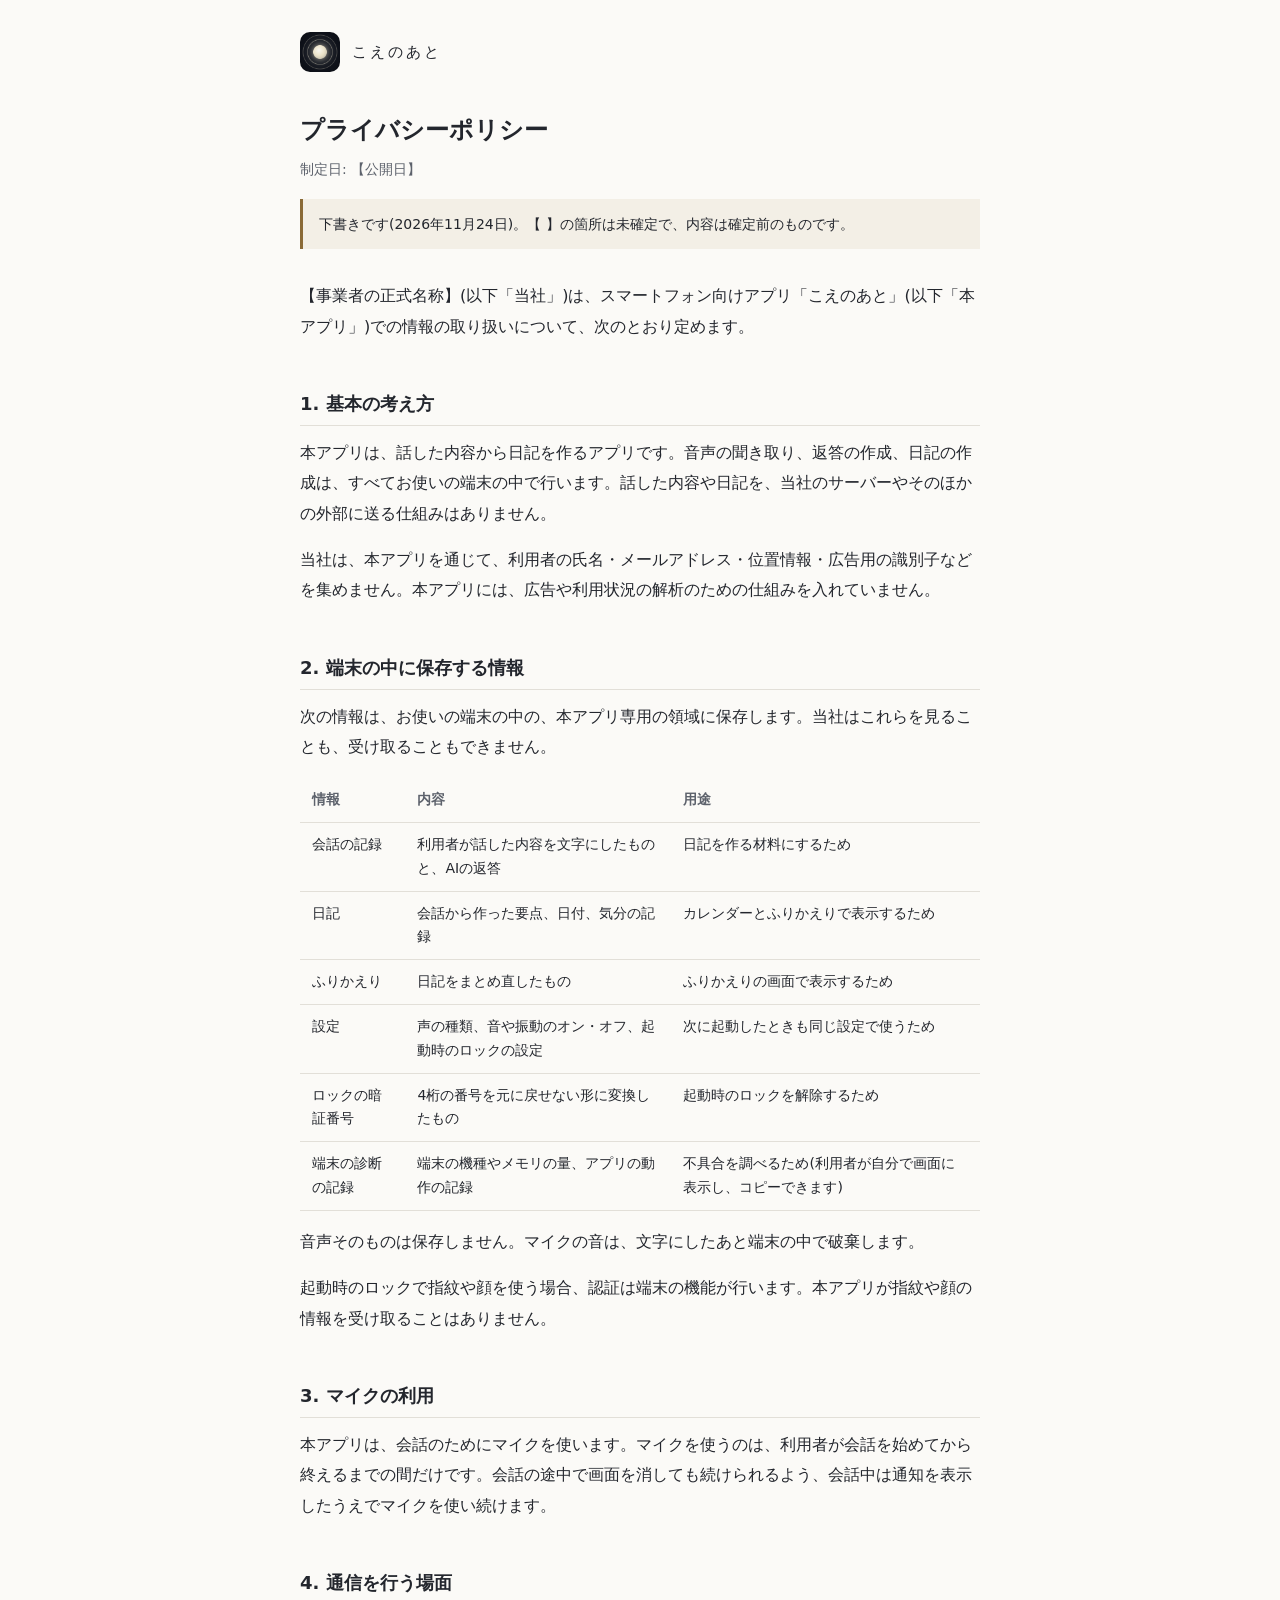
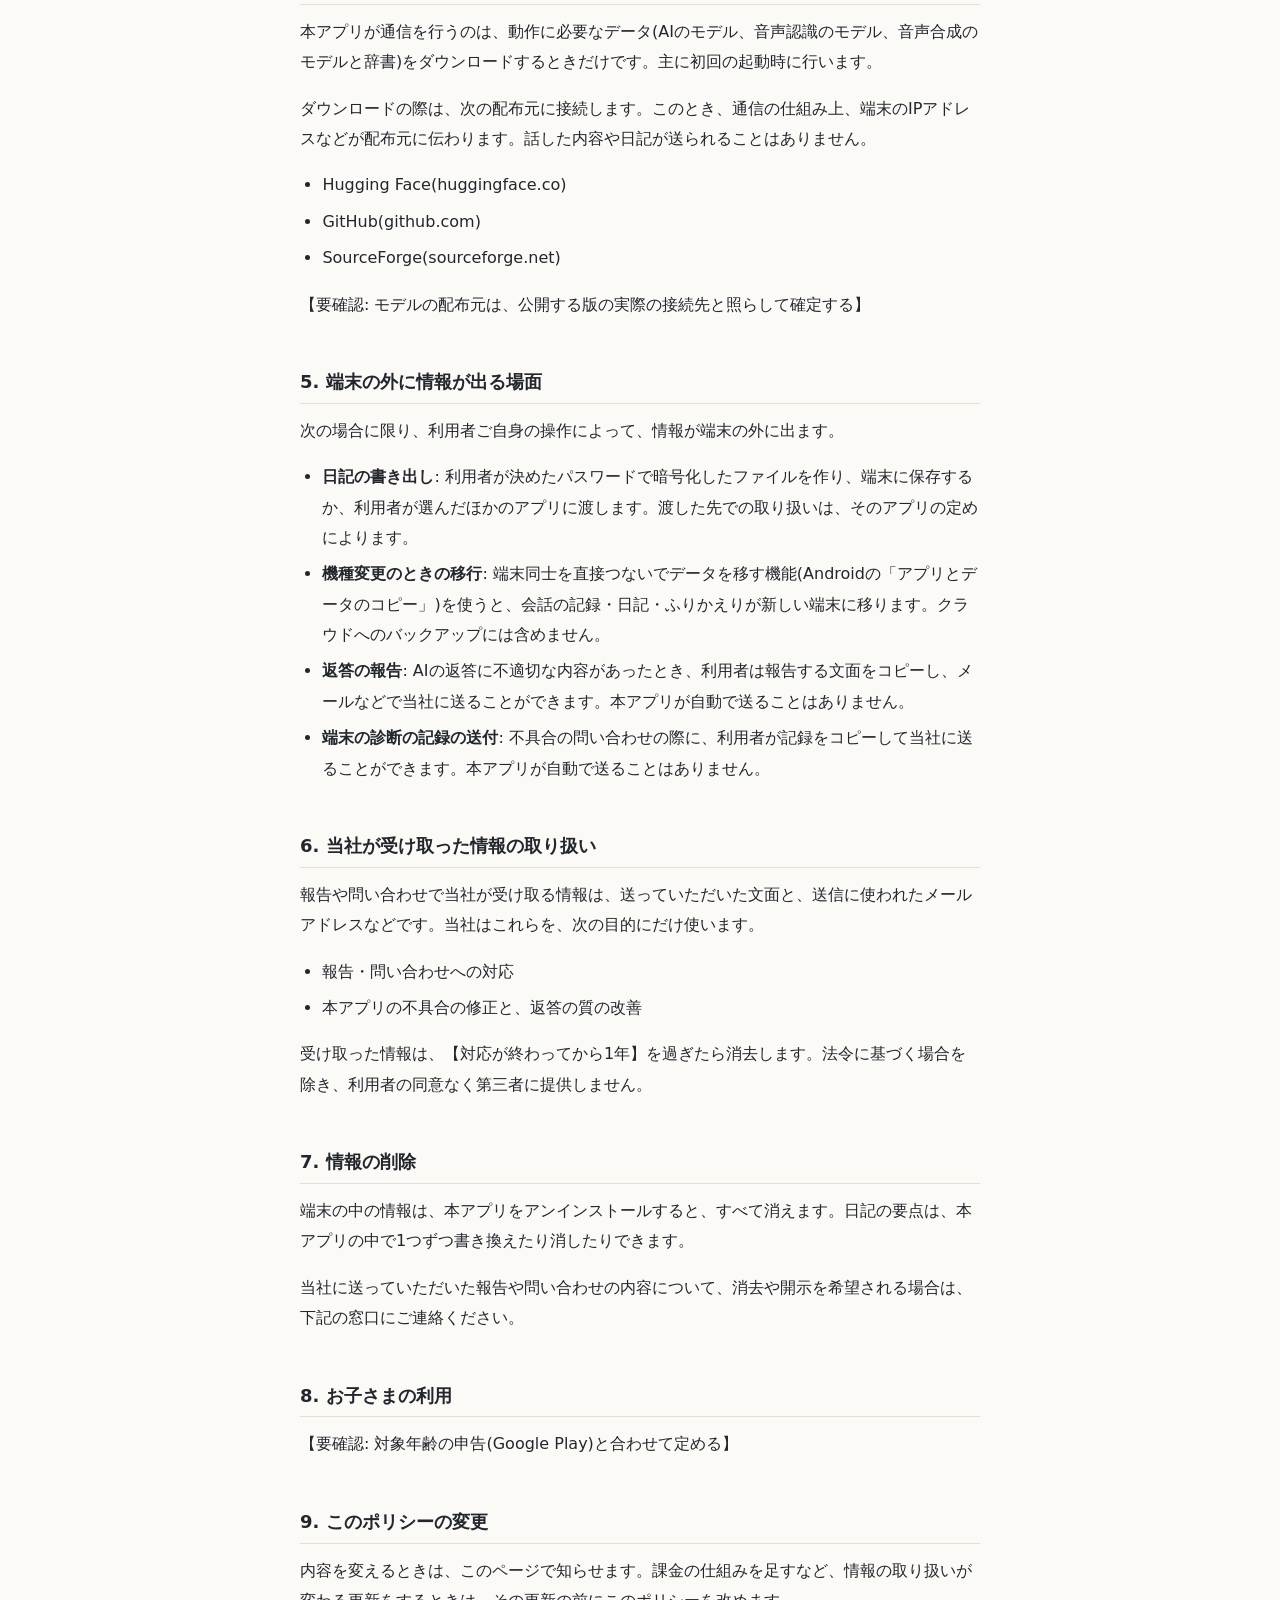
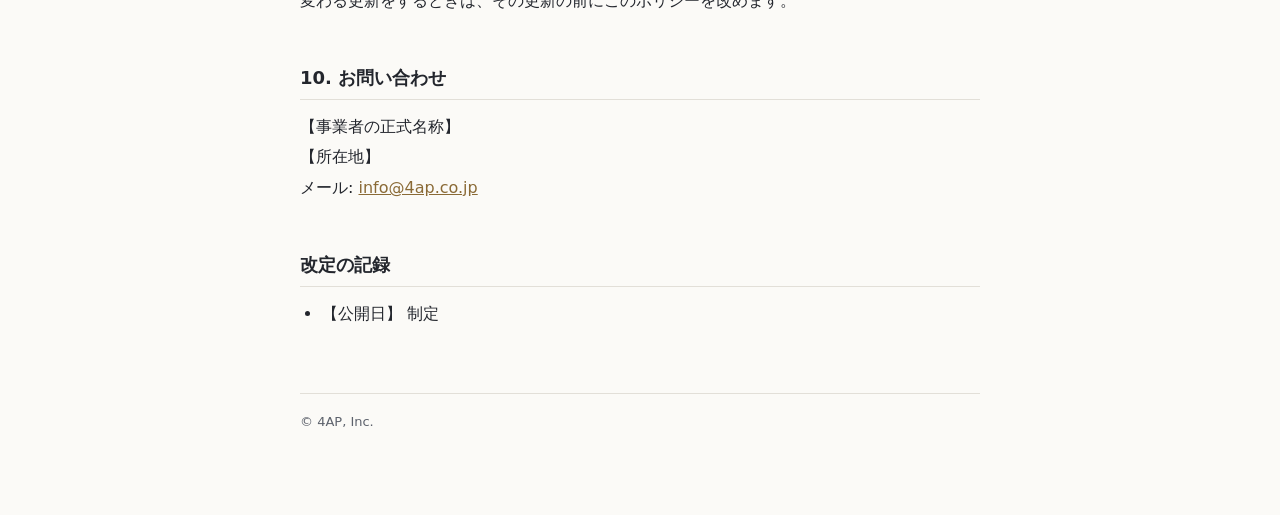
==== docs/privacy/index.html @ 08c8ea29 "公開ページの置き場所を作り、入口とプライバシーポリシーの下書きを置く docs/ を GitHub Pages の公開元にする。1つの話題につき1つのフォルダに index.html を置き、URL " ====
<!doctype html>
<html lang="ja">
  <head>
    <meta charset="utf-8" />
    <meta name="viewport" content="width=device-width, initial-scale=1" />
    <title>プライバシーポリシー | こえのあと</title>
    <meta name="description" content="アプリ「こえのあと」での情報の取り扱いについて。" />
    <link rel="icon" href="../assets/icon.png" />
    <link rel="stylesheet" href="../assets/site.css" />
  </head>
  <body>
    <main class="page">
      <a class="site" href="../">
        <img src="../assets/icon.png" alt="" />
        <span>こえのあと</span>
      </a>

      <h1>プライバシーポリシー</h1>
      <p class="meta">制定日: 【公開日】</p>

      <p class="note">
        下書きです(2026年11月24日)。【 】の箇所は未確定で、内容は確定前のものです。
      </p>

      <p>
        【事業者の正式名称】(以下「当社」)は、スマートフォン向けアプリ「こえのあと」(以下「本アプリ」)での情報の取り扱いについて、次のとおり定めます。
      </p>

      <h2>1. 基本の考え方</h2>
      <p>
        本アプリは、話した内容から日記を作るアプリです。音声の聞き取り、返答の作成、日記の作成は、すべてお使いの端末の中で行います。話した内容や日記を、当社のサーバーやそのほかの外部に送る仕組みはありません。
      </p>
      <p>
        当社は、本アプリを通じて、利用者の氏名・メールアドレス・位置情報・広告用の識別子などを集めません。本アプリには、広告や利用状況の解析のための仕組みを入れていません。
      </p>

      <h2>2. 端末の中に保存する情報</h2>
      <p>
        次の情報は、お使いの端末の中の、本アプリ専用の領域に保存します。当社はこれらを見ることも、受け取ることもできません。
      </p>
      <div class="table">
        <table>
          <thead>
            <tr>
              <th>情報</th>
              <th>内容</th>
              <th>用途</th>
            </tr>
          </thead>
          <tbody>
            <tr>
              <td>会話の記録</td>
              <td>利用者が話した内容を文字にしたものと、AIの返答</td>
              <td>日記を作る材料にするため</td>
            </tr>
            <tr>
              <td>日記</td>
              <td>会話から作った要点、日付、気分の記録</td>
              <td>カレンダーとふりかえりで表示するため</td>
            </tr>
            <tr>
              <td>ふりかえり</td>
              <td>日記をまとめ直したもの</td>
              <td>ふりかえりの画面で表示するため</td>
            </tr>
            <tr>
              <td>設定</td>
              <td>声の種類、音や振動のオン・オフ、起動時のロックの設定</td>
              <td>次に起動したときも同じ設定で使うため</td>
            </tr>
            <tr>
              <td>ロックの暗証番号</td>
              <td>4桁の番号を元に戻せない形に変換したもの</td>
              <td>起動時のロックを解除するため</td>
            </tr>
            <tr>
              <td>端末の診断の記録</td>
              <td>端末の機種やメモリの量、アプリの動作の記録</td>
              <td>不具合を調べるため(利用者が自分で画面に表示し、コピーできます)</td>
            </tr>
          </tbody>
        </table>
      </div>
      <p>音声そのものは保存しません。マイクの音は、文字にしたあと端末の中で破棄します。</p>
      <p>
        起動時のロックで指紋や顔を使う場合、認証は端末の機能が行います。本アプリが指紋や顔の情報を受け取ることはありません。
      </p>

      <h2>3. マイクの利用</h2>
      <p>
        本アプリは、会話のためにマイクを使います。マイクを使うのは、利用者が会話を始めてから終えるまでの間だけです。会話の途中で画面を消しても続けられるよう、会話中は通知を表示したうえでマイクを使い続けます。
      </p>

      <h2>4. 通信を行う場面</h2>
      <p>
        本アプリが通信を行うのは、動作に必要なデータ(AIのモデル、音声認識のモデル、音声合成のモデルと辞書)をダウンロードするときだけです。主に初回の起動時に行います。
      </p>
      <p>
        ダウンロードの際は、次の配布元に接続します。このとき、通信の仕組み上、端末のIPアドレスなどが配布元に伝わります。話した内容や日記が送られることはありません。
      </p>
      <ul>
        <li>Hugging Face(huggingface.co)</li>
        <li>GitHub(github.com)</li>
        <li>SourceForge(sourceforge.net)</li>
      </ul>
      <p>【要確認: モデルの配布元は、公開する版の実際の接続先と照らして確定する】</p>

      <h2>5. 端末の外に情報が出る場面</h2>
      <p>次の場合に限り、利用者ご自身の操作によって、情報が端末の外に出ます。</p>
      <ul>
        <li>
          <strong>日記の書き出し</strong>:
          利用者が決めたパスワードで暗号化したファイルを作り、端末に保存するか、利用者が選んだほかのアプリに渡します。渡した先での取り扱いは、そのアプリの定めによります。
        </li>
        <li>
          <strong>機種変更のときの移行</strong>:
          端末同士を直接つないでデータを移す機能(Androidの「アプリとデータのコピー」)を使うと、会話の記録・日記・ふりかえりが新しい端末に移ります。クラウドへのバックアップには含めません。
        </li>
        <li>
          <strong>返答の報告</strong>:
          AIの返答に不適切な内容があったとき、利用者は報告する文面をコピーし、メールなどで当社に送ることができます。本アプリが自動で送ることはありません。
        </li>
        <li>
          <strong>端末の診断の記録の送付</strong>:
          不具合の問い合わせの際に、利用者が記録をコピーして当社に送ることができます。本アプリが自動で送ることはありません。
        </li>
      </ul>

      <h2>6. 当社が受け取った情報の取り扱い</h2>
      <p>
        報告や問い合わせで当社が受け取る情報は、送っていただいた文面と、送信に使われたメールアドレスなどです。当社はこれらを、次の目的にだけ使います。
      </p>
      <ul>
        <li>報告・問い合わせへの対応</li>
        <li>本アプリの不具合の修正と、返答の質の改善</li>
      </ul>
      <p>
        受け取った情報は、【対応が終わってから1年】を過ぎたら消去します。法令に基づく場合を除き、利用者の同意なく第三者に提供しません。
      </p>

      <h2>7. 情報の削除</h2>
      <p>
        端末の中の情報は、本アプリをアンインストールすると、すべて消えます。日記の要点は、本アプリの中で1つずつ書き換えたり消したりできます。
      </p>
      <p>
        当社に送っていただいた報告や問い合わせの内容について、消去や開示を希望される場合は、下記の窓口にご連絡ください。
      </p>

      <h2>8. お子さまの利用</h2>
      <p>【要確認: 対象年齢の申告(Google Play)と合わせて定める】</p>

      <h2>9. このポリシーの変更</h2>
      <p>
        内容を変えるときは、このページで知らせます。課金の仕組みを足すなど、情報の取り扱いが変わる更新をするときは、その更新の前にこのポリシーを改めます。
      </p>

      <h2>10. お問い合わせ</h2>
      <address>
        【事業者の正式名称】<br />
        【所在地】<br />
        メール: <a href="mailto:info@4ap.co.jp">info@4ap.co.jp</a>
      </address>

      <h2>改定の記録</h2>
      <ul>
        <li>【公開日】 制定</li>
      </ul>

      <footer>
        <p>&copy; 4AP, Inc.</p>
      </footer>
    </main>
  </body>
</html>
---- docs/assets/site.css ----
/* こえのあと 公開ページ共通の見た目。外部のフォントは読み込まない。 */
:root {
  --bg: #fbfaf7;
  --text: #23262d;
  --sub: #5d626c;
  --line: #e2dfd8;
  --accent: #8a6a36;
  --note-bg: #f3efe6;
}

@media (prefers-color-scheme: dark) {
  :root {
    --bg: #0f1219;
    --text: #eeeae2;
    --sub: #a9a79f;
    --line: #2a2f3b;
    --accent: #e3c396;
    --note-bg: #171c28;
  }
}

* {
  box-sizing: border-box;
}

html {
  -webkit-text-size-adjust: 100%;
}

body {
  margin: 0;
  background: var(--bg);
  color: var(--text);
  font-family: "Hiragino Sans", "Hiragino Kaku Gothic ProN", "Noto Sans JP",
    "Yu Gothic", Meiryo, system-ui, sans-serif;
  font-size: 16px;
  line-height: 1.9;
}

.page {
  max-width: 720px;
  margin: 0 auto;
  padding: 32px 20px 64px;
}

/* ページの上: アプリの名前(入口に戻るリンク) */
.site {
  display: flex;
  align-items: center;
  gap: 12px;
  margin-bottom: 40px;
  color: var(--text);
  text-decoration: none;
}

.site img {
  width: 40px;
  height: 40px;
  border-radius: 10px;
}

.site span {
  font-size: 15px;
  letter-spacing: 0.2em;
}

h1 {
  margin: 0 0 8px;
  font-size: 24px;
  font-weight: 600;
  line-height: 1.5;
}

h2 {
  margin: 48px 0 12px;
  padding-bottom: 6px;
  border-bottom: 1px solid var(--line);
  font-size: 18px;
  font-weight: 600;
  line-height: 1.6;
}

p,
ul {
  margin: 0 0 16px;
}

ul {
  padding-left: 1.4em;
}

li {
  margin-bottom: 6px;
}

a {
  color: var(--accent);
}

.meta {
  color: var(--sub);
  font-size: 14px;
}

/* 下書きなどの断り書き */
.note {
  margin: 0 0 32px;
  padding: 12px 16px;
  border-left: 3px solid var(--accent);
  background: var(--note-bg);
  font-size: 14px;
}

/* 表は、狭い画面では横に動かせるようにする */
.table {
  overflow-x: auto;
  margin: 0 0 16px;
}

table {
  width: 100%;
  min-width: 520px;
  border-collapse: collapse;
  font-size: 14px;
  line-height: 1.7;
}

th,
td {
  padding: 10px 12px;
  border-bottom: 1px solid var(--line);
  text-align: left;
  vertical-align: top;
}

th {
  color: var(--sub);
  font-weight: 600;
  white-space: nowrap;
}

address {
  font-style: normal;
}

footer {
  margin-top: 64px;
  padding-top: 16px;
  border-top: 1px solid var(--line);
  color: var(--sub);
  font-size: 13px;
}

/* 入口のページ */
.hero {
  padding: 48px 0 24px;
  text-align: center;
}

.hero img {
  width: 112px;
  height: 112px;
  border-radius: 26px;
}

.hero h1 {
  margin-top: 24px;
  font-size: 28px;
  font-weight: 400;
  letter-spacing: 0.4em;
  text-indent: 0.4em;
}

.hero p {
  color: var(--sub);
  letter-spacing: 0.2em;
}

.links {
  margin: 32px 0 0;
  padding: 0;
  list-style: none;
  border-top: 1px solid var(--line);
}

.links li {
  margin: 0;
  border-bottom: 1px solid var(--line);
}

.links a {
  display: block;
  padding: 16px 4px;
  color: var(--text);
  text-decoration: none;
}

.links a:hover {
  color: var(--accent);
}
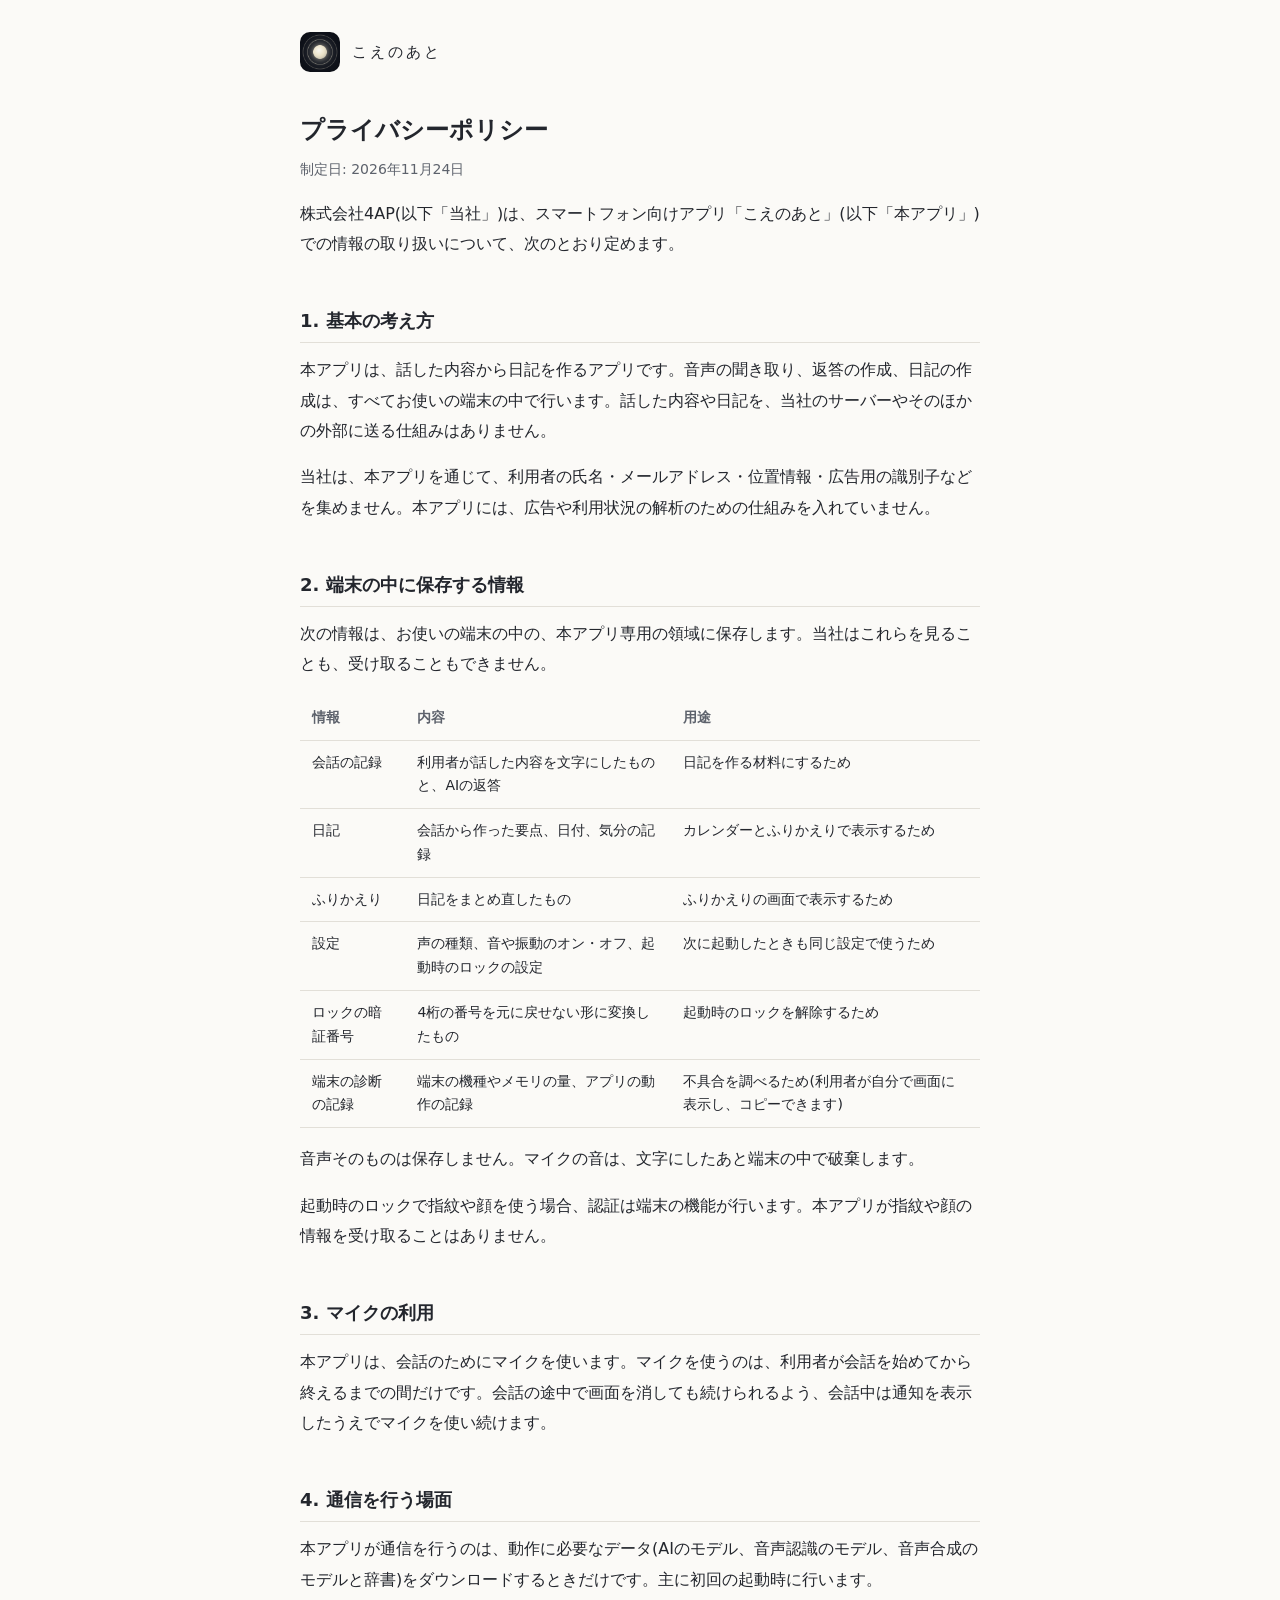
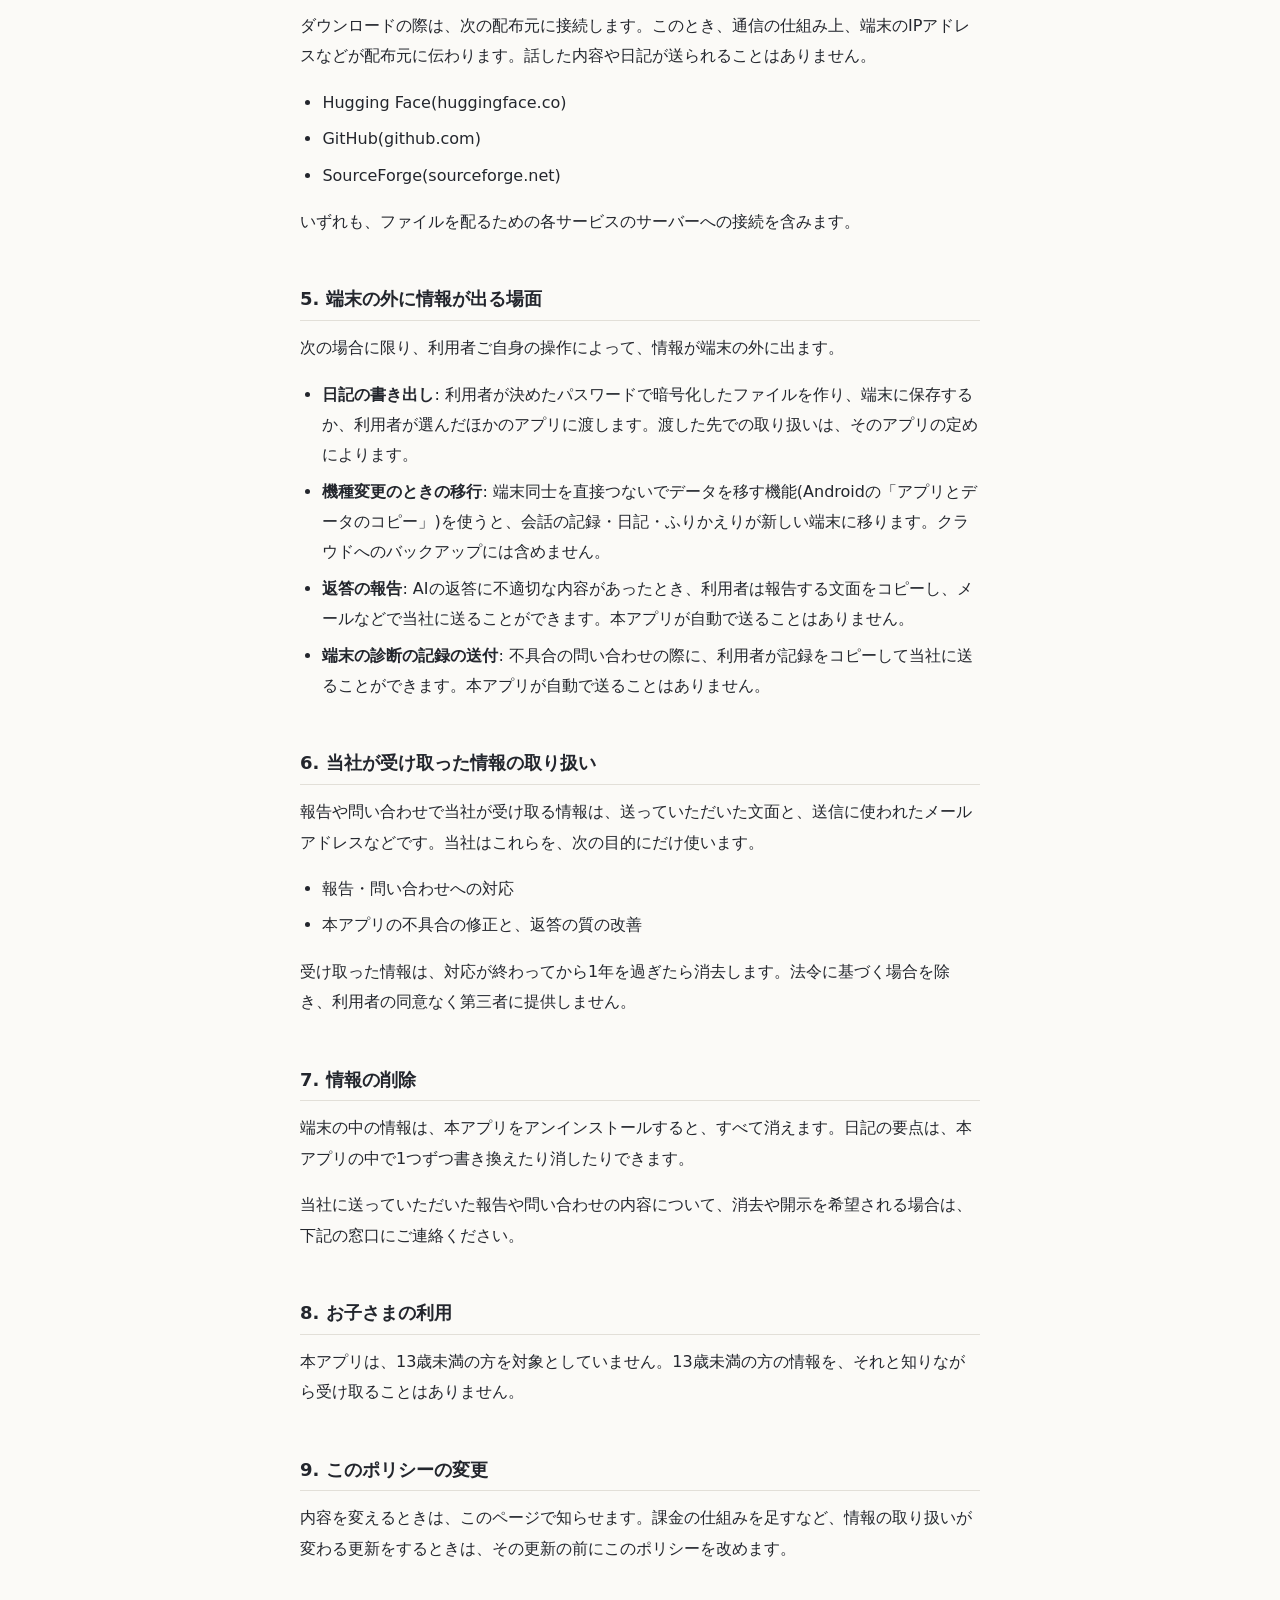
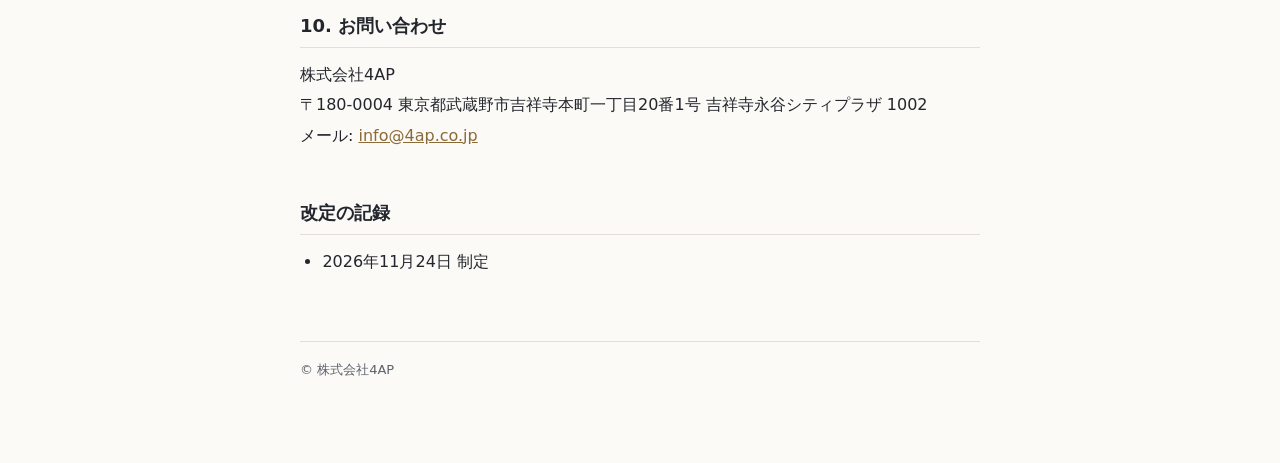
==== commit 784dc11c: "プライバシーポリシーの未確定の箇所を埋め、下書きの断り書きを外す 事業者名と所在地(株式会社4AP)、制定日(2026年11月24日)、届いた報告の 保存期間(対応が終わってから1年)、13歳未満を対" ====
--- a/docs/privacy/index.html
+++ b/docs/privacy/index.html
@@ -16,14 +16,10 @@
       </a>
 
       <h1>プライバシーポリシー</h1>
-      <p class="meta">制定日: 【公開日】</p>
-
-      <p class="note">
-        下書きです(2026年11月24日)。【 】の箇所は未確定で、内容は確定前のものです。
-      </p>
+      <p class="meta">制定日: 2026年11月24日</p>
 
       <p>
-        【事業者の正式名称】(以下「当社」)は、スマートフォン向けアプリ「こえのあと」(以下「本アプリ」)での情報の取り扱いについて、次のとおり定めます。
+        株式会社4AP(以下「当社」)は、スマートフォン向けアプリ「こえのあと」(以下「本アプリ」)での情報の取り扱いについて、次のとおり定めます。
       </p>
 
       <h2>1. 基本の考え方</h2>
@@ -103,7 +99,7 @@
         <li>GitHub(github.com)</li>
         <li>SourceForge(sourceforge.net)</li>
       </ul>
-      <p>【要確認: モデルの配布元は、公開する版の実際の接続先と照らして確定する】</p>
+      <p>いずれも、ファイルを配るための各サービスのサーバーへの接続を含みます。</p>
 
       <h2>5. 端末の外に情報が出る場面</h2>
       <p>次の場合に限り、利用者ご自身の操作によって、情報が端末の外に出ます。</p>
@@ -135,7 +131,7 @@
         <li>本アプリの不具合の修正と、返答の質の改善</li>
       </ul>
       <p>
-        受け取った情報は、【対応が終わってから1年】を過ぎたら消去します。法令に基づく場合を除き、利用者の同意なく第三者に提供しません。
+        受け取った情報は、対応が終わってから1年を過ぎたら消去します。法令に基づく場合を除き、利用者の同意なく第三者に提供しません。
       </p>
 
       <h2>7. 情報の削除</h2>
@@ -147,7 +143,9 @@
       </p>
 
       <h2>8. お子さまの利用</h2>
-      <p>【要確認: 対象年齢の申告(Google Play)と合わせて定める】</p>
+      <p>
+        本アプリは、13歳未満の方を対象としていません。13歳未満の方の情報を、それと知りながら受け取ることはありません。
+      </p>
 
       <h2>9. このポリシーの変更</h2>
       <p>
@@ -156,18 +154,18 @@
 
       <h2>10. お問い合わせ</h2>
       <address>
-        【事業者の正式名称】<br />
-        【所在地】<br />
+        株式会社4AP<br />
+        〒180-0004 東京都武蔵野市吉祥寺本町一丁目20番1号 吉祥寺永谷シティプラザ 1002<br />
         メール: <a href="mailto:info@4ap.co.jp">info@4ap.co.jp</a>
       </address>
 
       <h2>改定の記録</h2>
       <ul>
-        <li>【公開日】 制定</li>
+        <li>2026年11月24日 制定</li>
       </ul>
 
       <footer>
-        <p>&copy; 4AP, Inc.</p>
+        <p>&copy; 株式会社4AP</p>
       </footer>
     </main>
   </body>
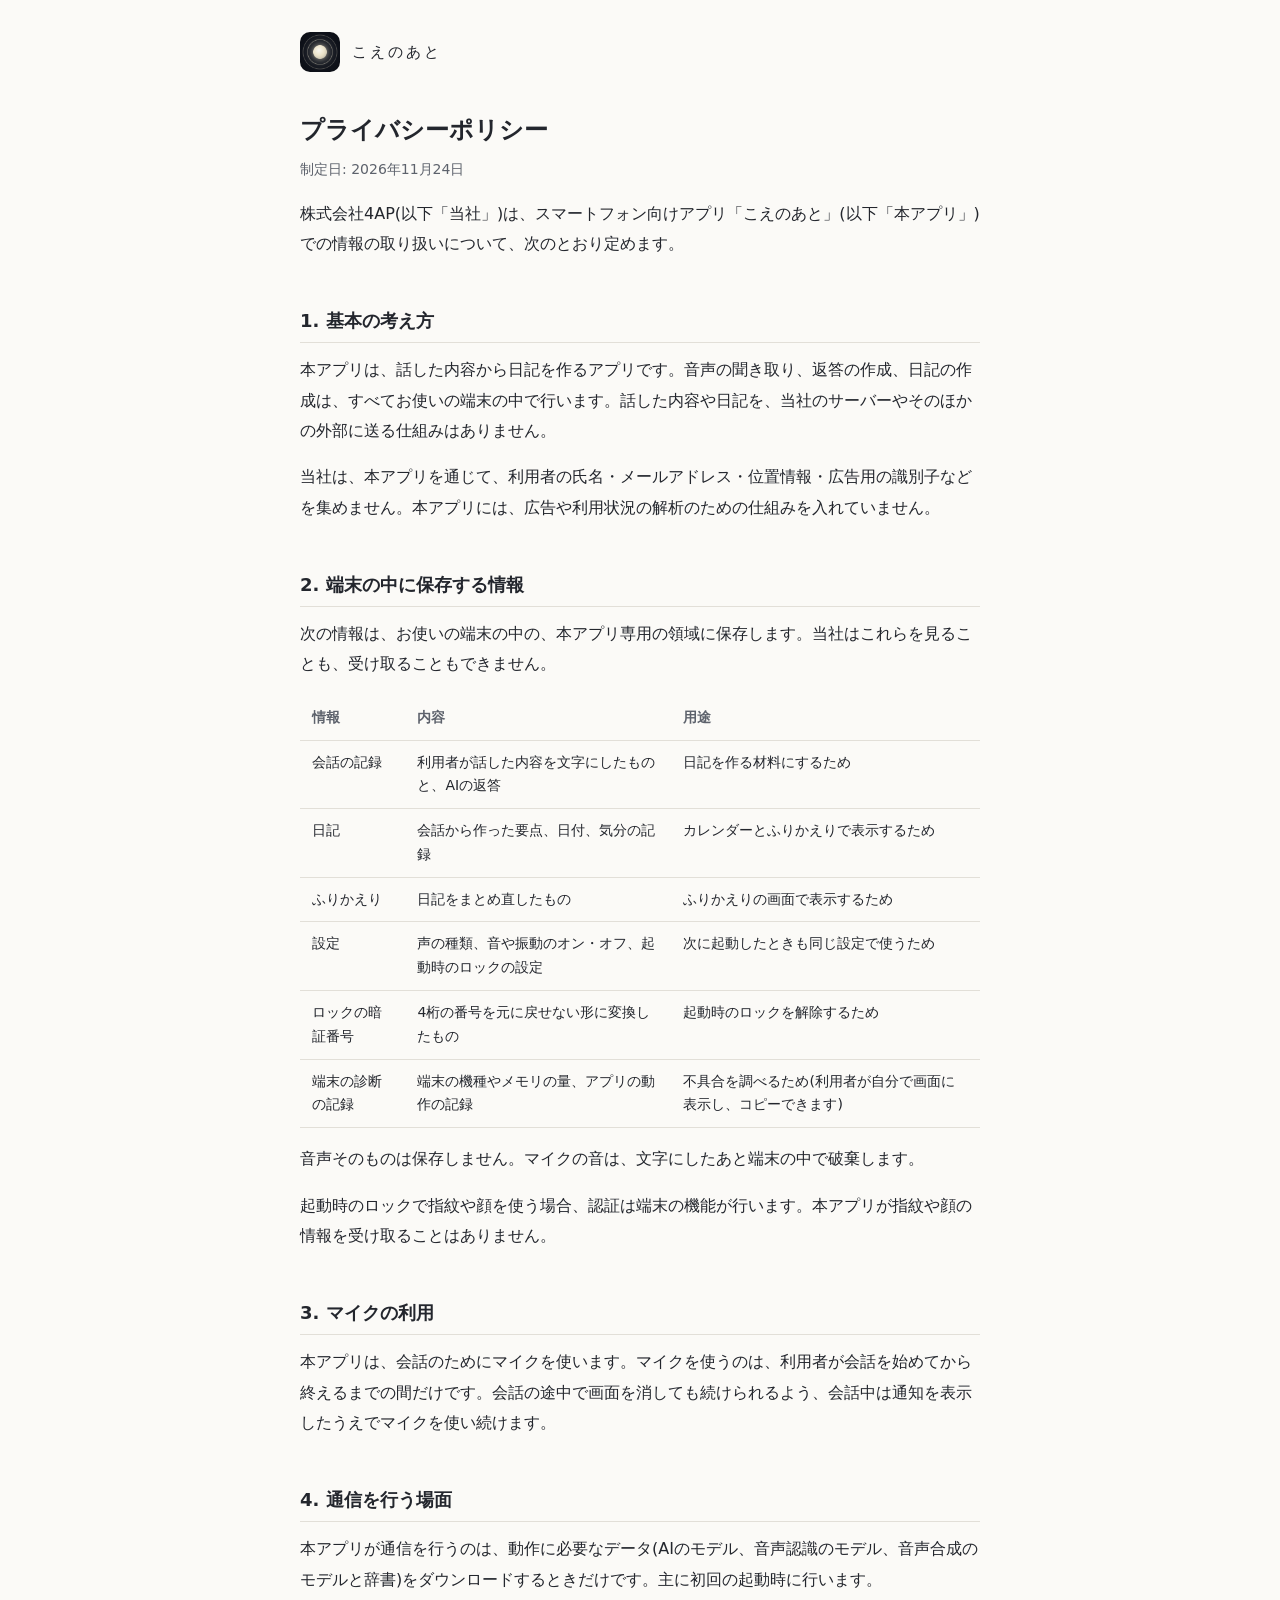
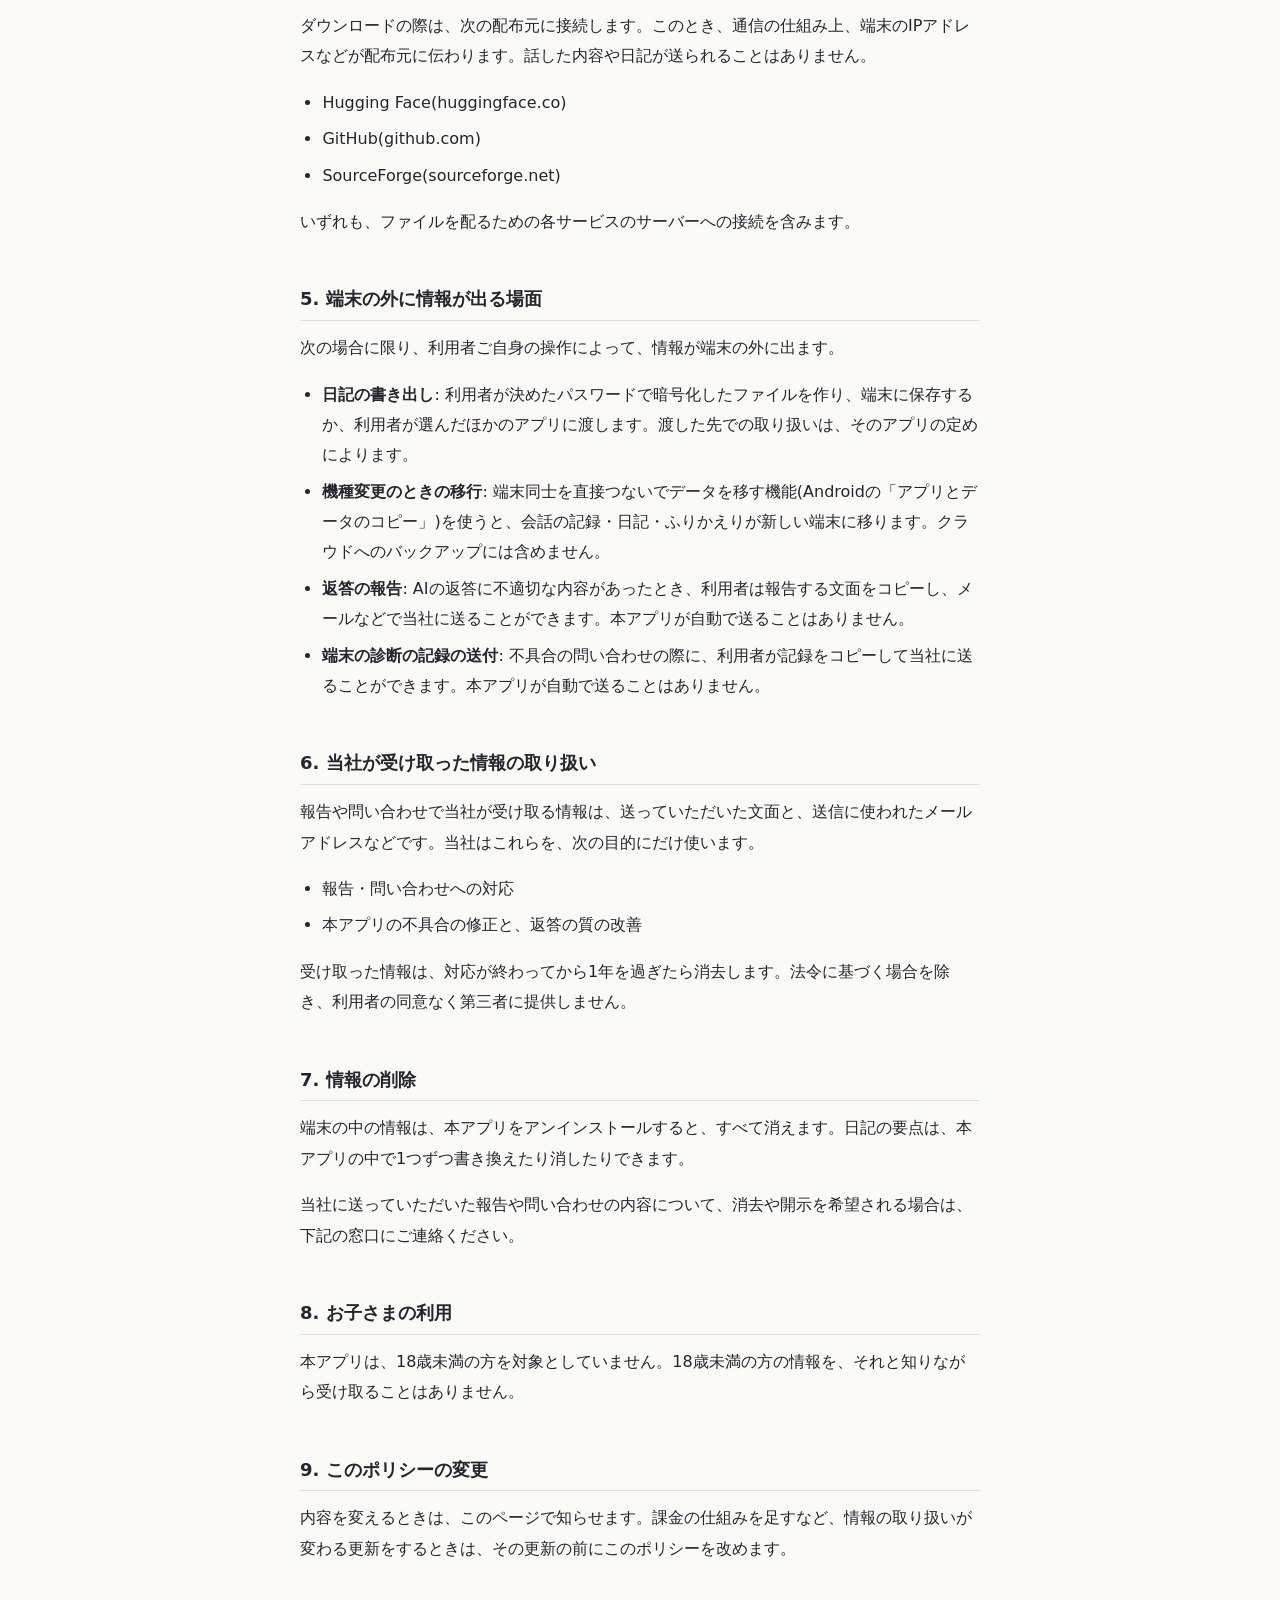
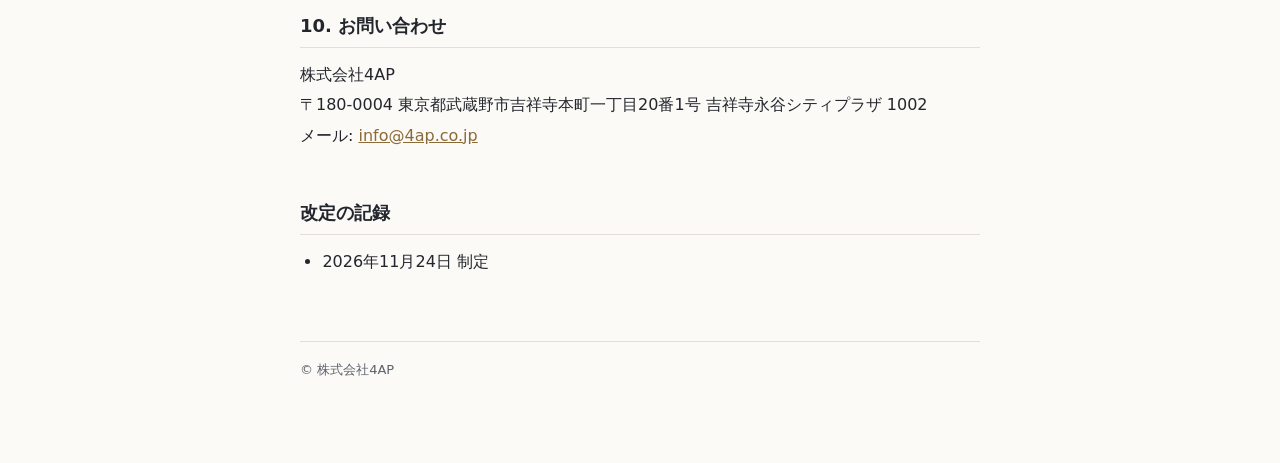
==== commit a62c95fd: "プライバシーポリシーの対象を、18歳未満を対象としない形に改める Google Play の対象年齢を18歳以上で申告するのに合わせる。  Co-Authored-By: Claude Fable 5" ====
--- a/docs/privacy/index.html
+++ b/docs/privacy/index.html
@@ -144,7 +144,7 @@
 
       <h2>8. お子さまの利用</h2>
       <p>
-        本アプリは、13歳未満の方を対象としていません。13歳未満の方の情報を、それと知りながら受け取ることはありません。
+        本アプリは、18歳未満の方を対象としていません。18歳未満の方の情報を、それと知りながら受け取ることはありません。
       </p>
 
       <h2>9. このポリシーの変更</h2>
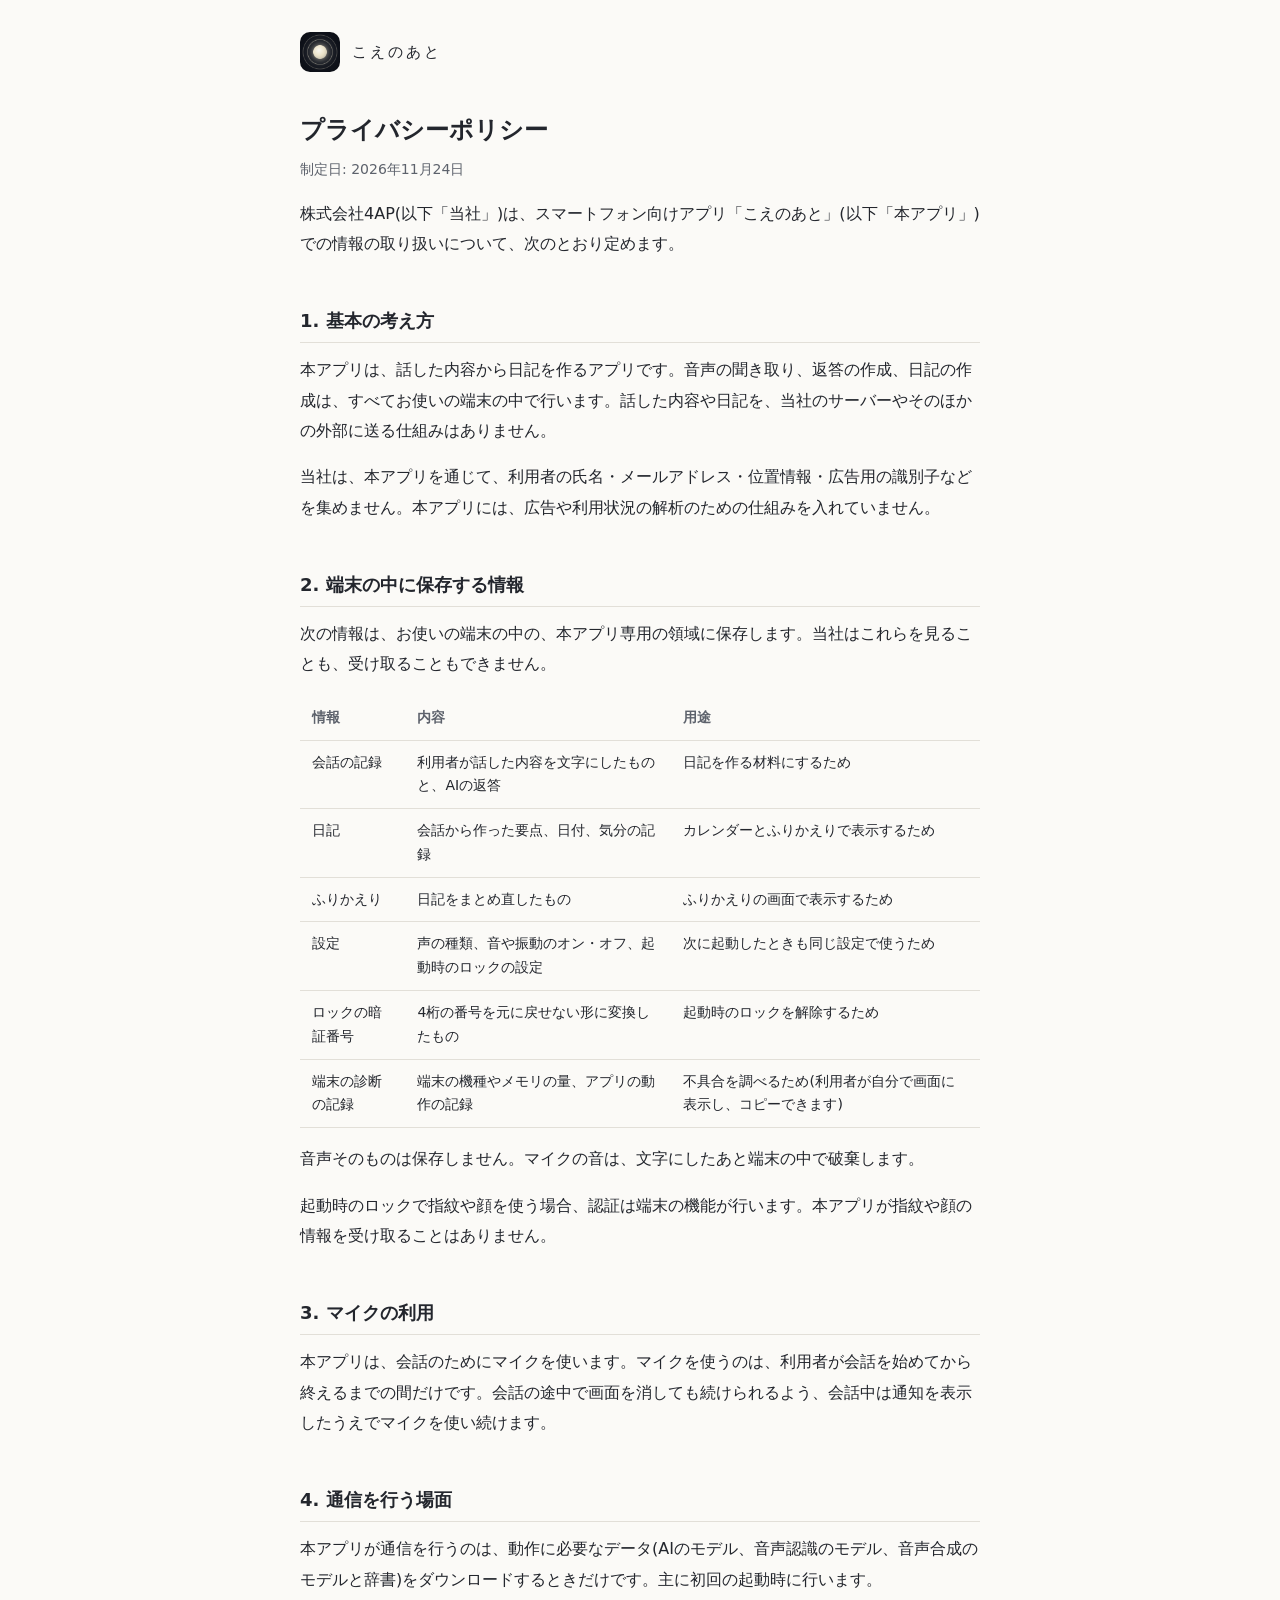
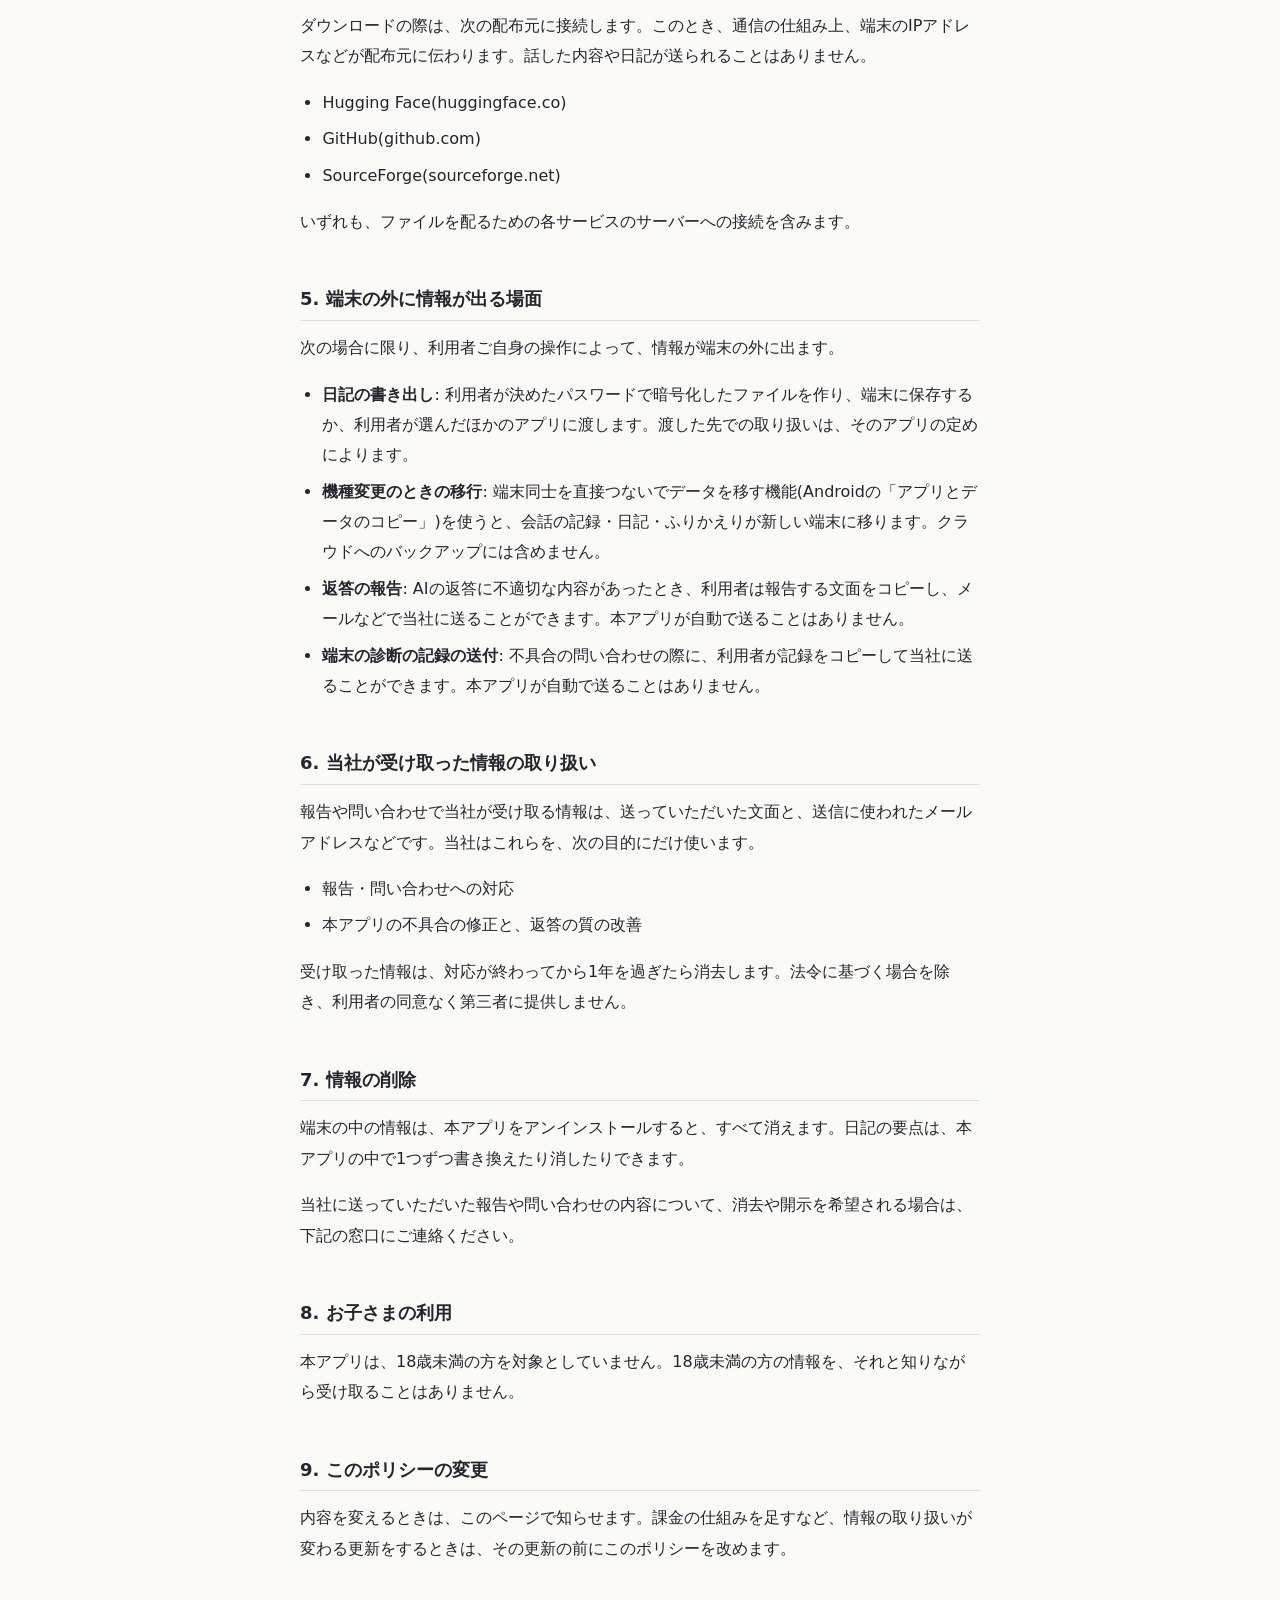
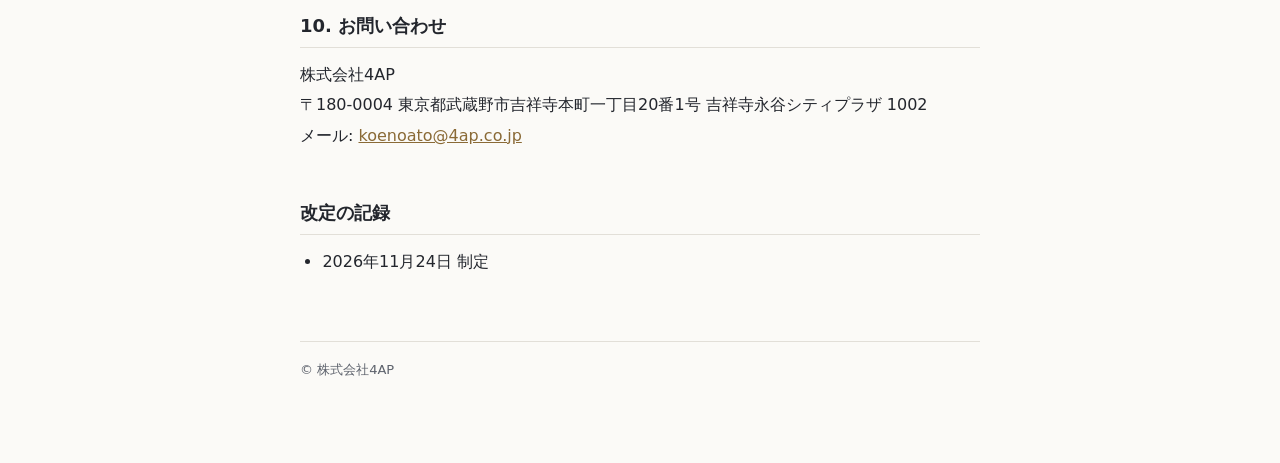
==== commit 95c69c2b: "連絡先を、アプリ専用のアドレス koenoato@4ap.co.jp に改める Co-Authored-By: Claude Fable 5.2 <noreply@anthropic.com>" ====
--- a/docs/privacy/index.html
+++ b/docs/privacy/index.html
@@ -156,7 +156,7 @@
       <address>
         株式会社4AP<br />
         〒180-0004 東京都武蔵野市吉祥寺本町一丁目20番1号 吉祥寺永谷シティプラザ 1002<br />
-        メール: <a href="mailto:info@4ap.co.jp">info@4ap.co.jp</a>
+        メール: <a href="mailto:koenoato@4ap.co.jp">koenoato@4ap.co.jp</a>
       </address>
 
       <h2>改定の記録</h2>
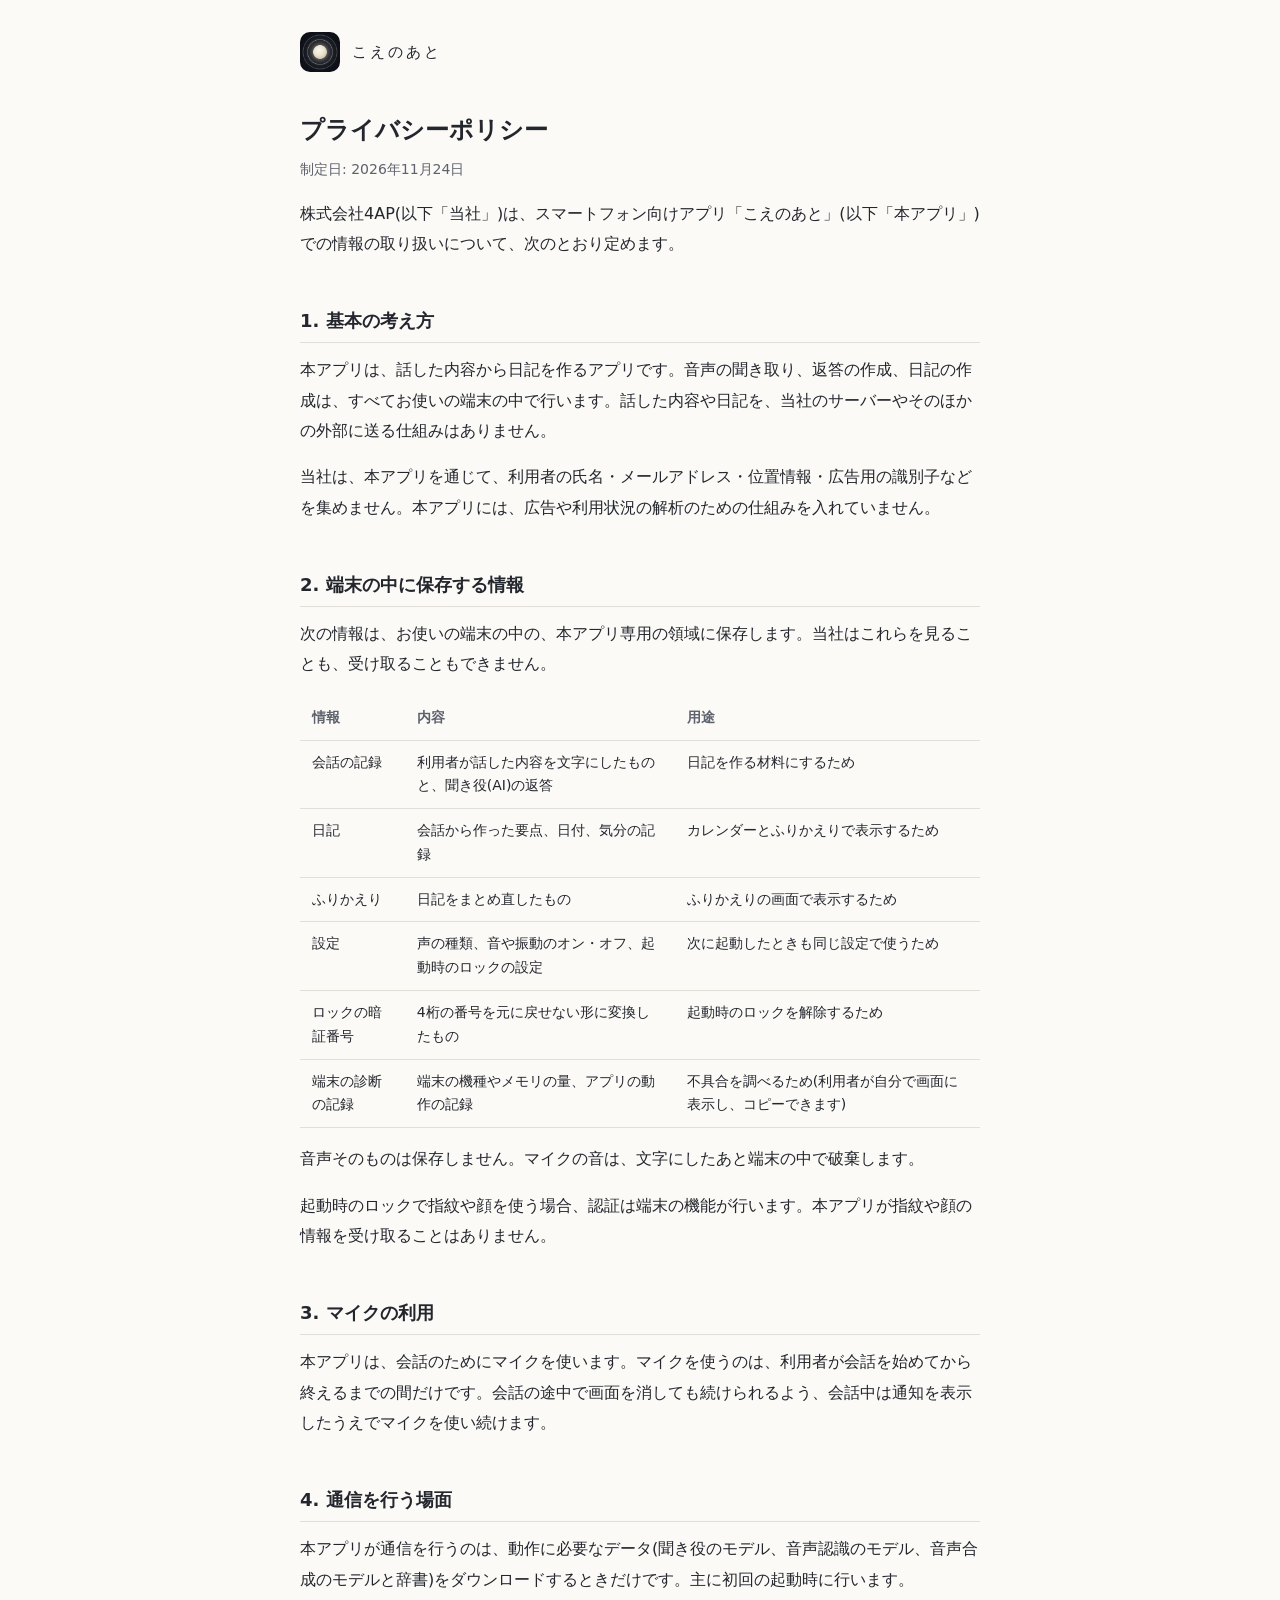
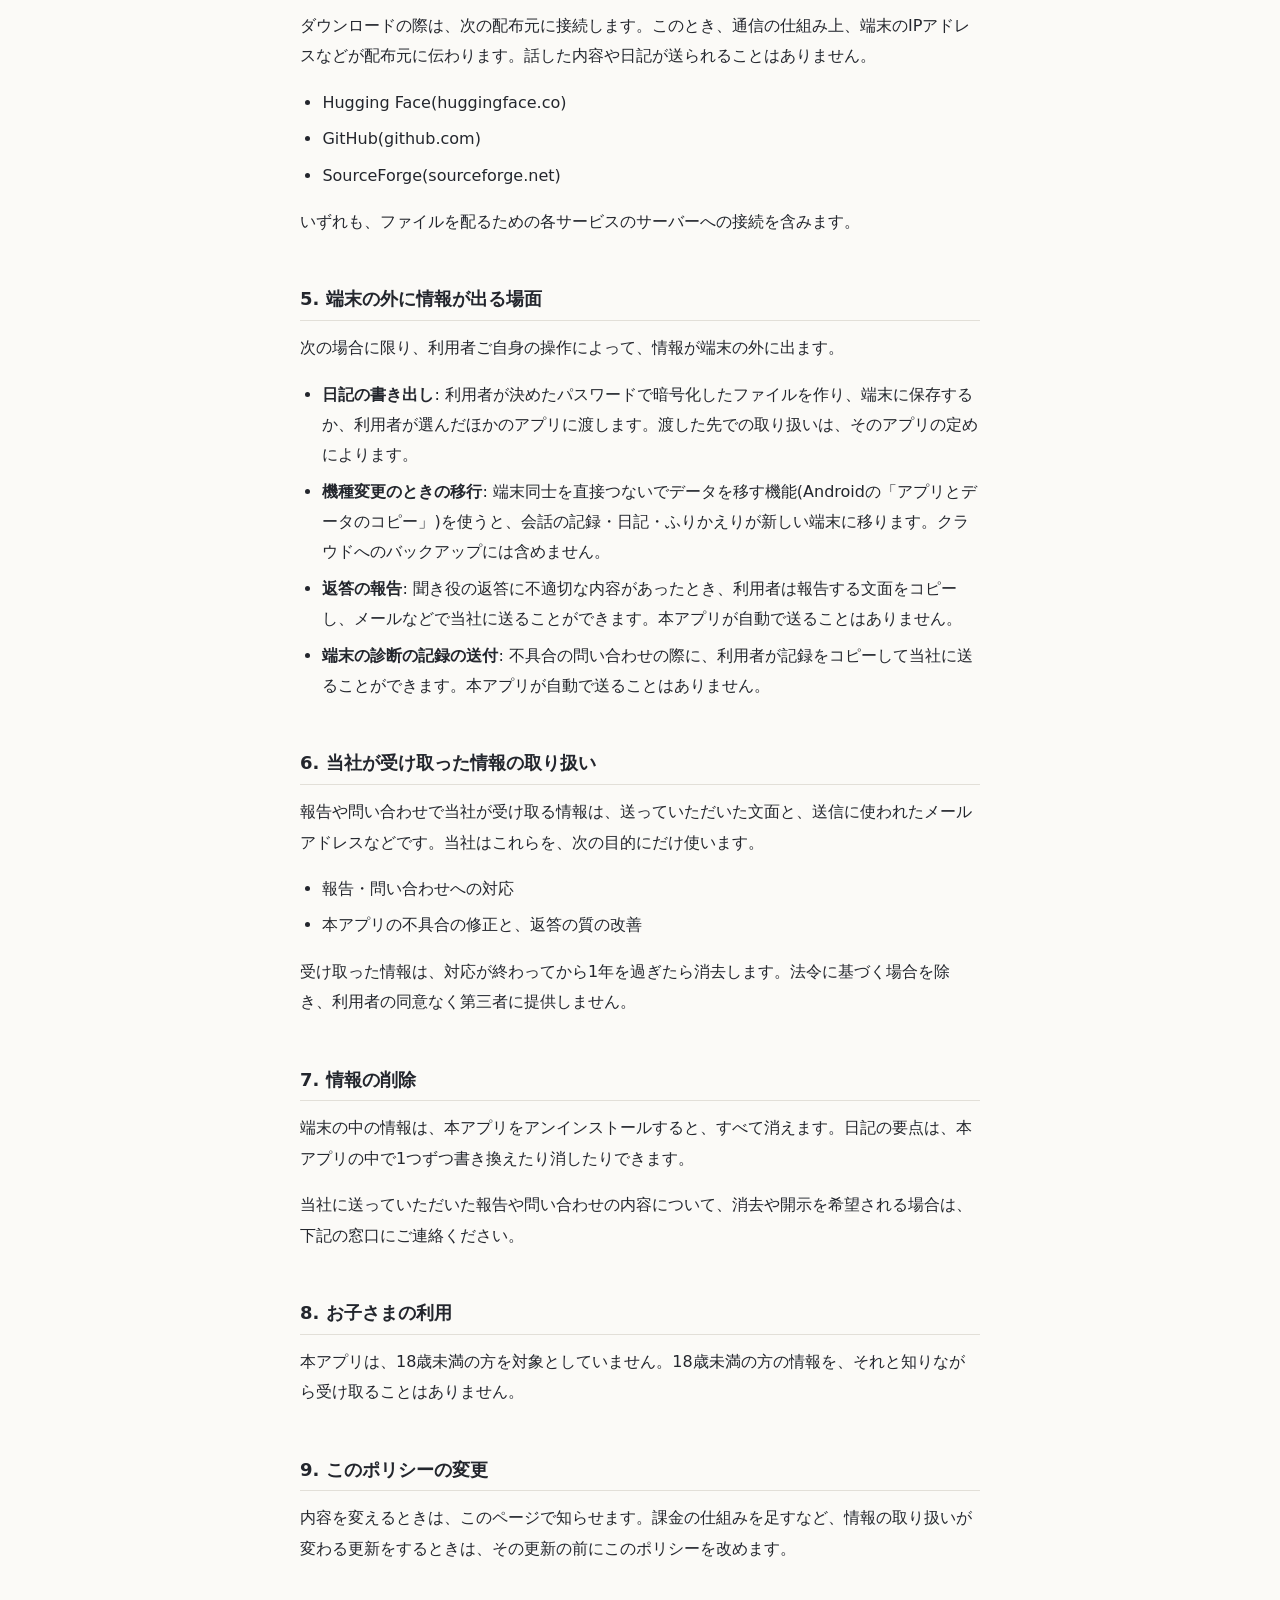
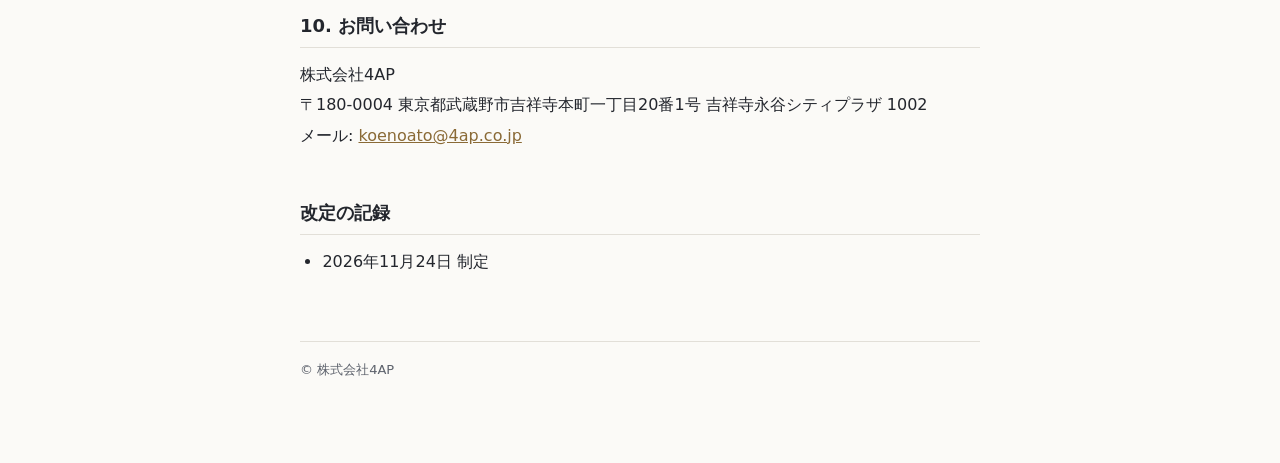
==== commit b809e1b7: "プライバシーポリシーの呼び方を「聞き役」に揃える Co-Authored-By: Claude Fable 5.2 <noreply@anthropic.com>" ====
--- a/docs/privacy/index.html
+++ b/docs/privacy/index.html
@@ -46,7 +46,7 @@
           <tbody>
             <tr>
               <td>会話の記録</td>
-              <td>利用者が話した内容を文字にしたものと、AIの返答</td>
+              <td>利用者が話した内容を文字にしたものと、聞き役(AI)の返答</td>
               <td>日記を作る材料にするため</td>
             </tr>
             <tr>
@@ -89,7 +89,7 @@
 
       <h2>4. 通信を行う場面</h2>
       <p>
-        本アプリが通信を行うのは、動作に必要なデータ(AIのモデル、音声認識のモデル、音声合成のモデルと辞書)をダウンロードするときだけです。主に初回の起動時に行います。
+        本アプリが通信を行うのは、動作に必要なデータ(聞き役のモデル、音声認識のモデル、音声合成のモデルと辞書)をダウンロードするときだけです。主に初回の起動時に行います。
       </p>
       <p>
         ダウンロードの際は、次の配布元に接続します。このとき、通信の仕組み上、端末のIPアドレスなどが配布元に伝わります。話した内容や日記が送られることはありません。
@@ -114,7 +114,7 @@
         </li>
         <li>
           <strong>返答の報告</strong>:
-          AIの返答に不適切な内容があったとき、利用者は報告する文面をコピーし、メールなどで当社に送ることができます。本アプリが自動で送ることはありません。
+          聞き役の返答に不適切な内容があったとき、利用者は報告する文面をコピーし、メールなどで当社に送ることができます。本アプリが自動で送ることはありません。
         </li>
         <li>
           <strong>端末の診断の記録の送付</strong>:
